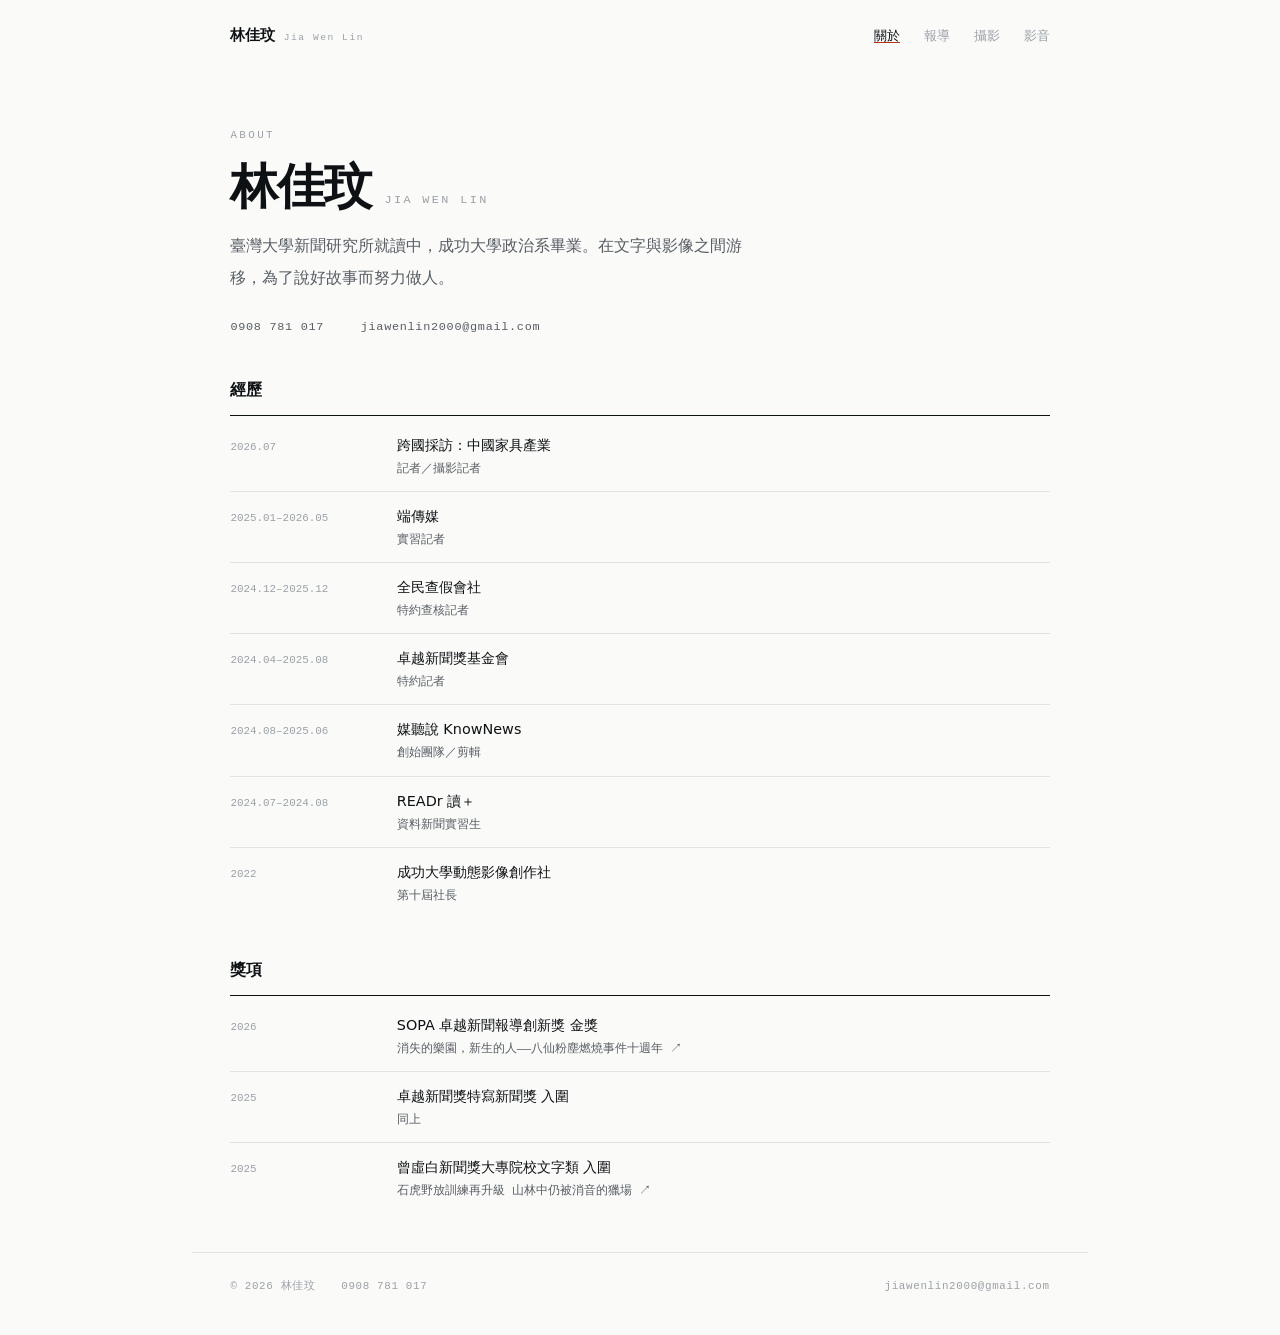
==== index.html @ 22633266 "Add files via upload" ====
<!doctype html>
<html lang="zh-Hant">
<head>
<meta charset="utf-8">
<meta name="viewport" content="width=device-width,initial-scale=1">
<title>關於｜林佳玟</title>
<meta name="description" content="林佳玟，臺灣大學新聞研究所就讀中。深度報導、資料新聞與紀實攝影。">
<link rel="stylesheet" href="assets/style.css">
</head>
<body>
<a class="skip" href="#main">跳到主要內容</a>

<nav class="nav">
  <a class="brand" href="index.html">林佳玟<span>Jia Wen Lin</span></a>
  <ul>
    <li><a href="index.html" aria-current="page">關於</a></li>
    <li><a href="reporting.html">報導</a></li>
    <li><a href="photography.html">攝影</a></li>
    <li><a href="video.html">影音</a></li>
  </ul>
</nav>

<main id="main" class="wrap">
  <header class="card">
    <p class="role">About</p>
    <h1>林佳玟<span class="en-name">Jia Wen Lin</span></h1>
    <p class="say">臺灣大學新聞研究所就讀中，成功大學政治系畢業。在文字與影像之間游移，為了說好故事而努力做人。</p>
    <p class="ct">
      <a href="tel:+886908781017">0908 781 017</a>
      <a href="mailto:jiawenlin2000@gmail.com">jiawenlin2000@gmail.com</a>
    </p>
  </header>

  <div class="bar"><h2>經歷</h2></div>
  <div class="blk">
    <div class="row"><span class="when">2026.07</span>
      <span class="what">跨國採訪：中國家具產業<small>記者／攝影記者</small></span></div>
    <div class="row"><span class="when">2025.01–2026.05</span>
      <span class="what">端傳媒<small>實習記者</small></span></div>
    <div class="row"><span class="when">2024.12–2025.12</span>
      <span class="what">全民查假會社<small>特約查核記者</small></span></div>
    <div class="row"><span class="when">2024.04–2025.08</span>
      <span class="what">卓越新聞獎基金會<small>特約記者</small></span></div>
    <div class="row"><span class="when">2024.08–2025.06</span>
      <span class="what">媒聽說 KnowNews<small>創始團隊／剪輯</small></span></div>
    <div class="row"><span class="when">2024.07–2024.08</span>
      <span class="what">READr 讀＋<small>資料新聞實習生</small></span></div>
    <div class="row"><span class="when">2022</span>
      <span class="what">成功大學動態影像創作社<small>第十屆社長</small></span></div>
  </div>

  <div class="bar"><h2>獎項</h2></div>
  <div class="blk">
    <div class="row"><span class="when">2026</span>
      <span class="what">SOPA 卓越新聞報導創新獎 金獎
        <small><a href="https://campaign.theinitium.com/20250714-taiwan-dust-fire-ten-years-survivors/" target="_blank" rel="noopener">消失的樂園，新生的人——八仙粉塵燃燒事件十週年 ↗</a></small></span></div>
    <div class="row"><span class="when">2025</span>
      <span class="what">卓越新聞獎特寫新聞獎 入圍<small>同上</small></span></div>
    <div class="row"><span class="when">2025</span>
      <span class="what">曾虛白新聞獎大專院校文字類 入圍
        <small><a href="https://jiawen2000.github.io/photo/leopardcat_20250702.html" target="_blank" rel="noopener">石虎野放訓練再升級 山林中仍被消音的獵場 ↗</a></small></span></div>
  </div>
</main>

<footer class="foot">
  <span>© 2026 林佳玟</span>
  <a href="tel:+886908781017">0908 781 017</a>
  <a class="r" href="mailto:jiawenlin2000@gmail.com">jiawenlin2000@gmail.com</a>
</footer>
</body>
</html>
---- assets/style.css ----
/* ══════════════════════════════════════════════════════════
   林佳玟 個人網站｜全站樣式
   配色與字體沿用《平面攝影作品集》PDF
   磚紅只用在三處：系列編號、獎項標記、當前導覽項底線
   ══════════════════════════════════════════════════════════ */

:root{
  --paper:#FAFAF9; --ink:#0E1113; --ink2:#585E63; --ink3:#9BA1A6;
  --rule:#E3E3E0; --mark:#B8331C; --stage:#EDECE9;
  --mono:ui-monospace,SFMono-Regular,Menlo,"Roboto Mono",monospace;
  --sans:"PingFang TC","Noto Sans TC","Hiragino Sans TC","Microsoft JhengHei",system-ui,sans-serif;
}
@media (prefers-color-scheme:dark){
  :root:not([data-theme="light"]){
    --paper:#0C0D0E; --ink:#F0F0EE; --ink2:#A7ADB2; --ink3:#6E747A;
    --rule:#24262A; --mark:#E0664C; --stage:#161819;
  }
}
:root[data-theme="dark"]{
  --paper:#0C0D0E; --ink:#F0F0EE; --ink2:#A7ADB2; --ink3:#6E747A;
  --rule:#24262A; --mark:#E0664C; --stage:#161819;
}

*{box-sizing:border-box;}
html{-webkit-text-size-adjust:100%;}
body{
  margin:0;background:var(--paper);color:var(--ink);
  font-family:var(--sans);line-height:1.8;
  -webkit-font-smoothing:antialiased;text-rendering:optimizeLegibility;
}
img{display:block;max-width:100%;}
a{color:inherit;text-decoration:none;}
:focus-visible{outline:2px solid var(--mark);outline-offset:2px;}

.wrap{max-width:56rem;margin:0 auto;padding:0 2.4rem;}
.skip{position:absolute;left:-9999px;}
.skip:focus{left:1rem;top:1rem;background:var(--paper);padding:.5rem .8rem;
  border:1px solid var(--ink);z-index:50;}

/* ── 導覽 ─────────────────────────────────── */
.nav{display:flex;align-items:baseline;width:100%;max-width:56rem;margin:0 auto;padding:1.4rem 2.4rem;}
.nav.wide{max-width:72rem;}
.nav .brand{font-weight:700;font-size:.92rem;letter-spacing:-.01em;}
.nav .brand span{font-family:var(--mono);font-size:.6rem;font-weight:400;
  letter-spacing:.16em;color:var(--ink3);margin-left:.55rem;}
.nav ul{display:flex;gap:1.5rem;list-style:none;margin:0 0 0 auto;padding:0;
  font-size:.84rem;color:var(--ink3);}
.nav a:hover{color:var(--ink);}
.nav [aria-current="page"]{color:var(--ink);box-shadow:inset 0 -1px 0 var(--mark);}

/* ── 頁首名片 ─────────────────────────────── */
.card{padding:3.4rem 0 2.4rem;}
.card .role{font-family:var(--mono);font-size:.68rem;letter-spacing:.22em;
  text-transform:uppercase;color:var(--ink3);margin:0 0 .9rem;}
.card h1{font-size:clamp(2.2rem,5.4vw,3rem);font-weight:800;
  letter-spacing:-.03em;line-height:1.1;margin:0 0 1.1rem;}
.card .en-name{font-family:var(--mono);font-size:.74rem;font-weight:400;
  letter-spacing:.2em;text-transform:uppercase;color:var(--ink3);
  margin-left:.9rem;white-space:nowrap;}
.card h1.sub-page{font-size:2rem;}
.card .say{max-width:32rem;font-size:.98rem;color:var(--ink2);line-height:2.05;margin:0;}
.card .say.narrow{max-width:26rem;}
.card .ct{font-family:var(--mono);font-size:.74rem;letter-spacing:.06em;
  color:var(--ink2);margin:1.4rem 0 0;}
.card .ct a{margin-right:1.8rem;}
.card .ct a:hover{color:var(--ink);box-shadow:inset 0 -1px 0 var(--rule);}

/* ── 抬頭：文字壓在墨黑實線上（全站唯一一種） ── */
.bar{display:flex;align-items:baseline;gap:1rem;
  padding-bottom:.6rem;border-bottom:1px solid var(--ink);margin:0 0 .3rem;}
.bar.grp{margin-top:2.4rem;}
.bar h2{font-size:1rem;font-weight:800;margin:0;letter-spacing:-.01em;}
.bar .sub{font-family:var(--mono);font-size:.7rem;color:var(--ink3);letter-spacing:.06em;}

/* ── 兩欄資料列（經歷／獎項） ───────────────── */
.blk{margin:0 0 2.4rem;}
.blk .row{display:grid;grid-template-columns:9rem 1fr;gap:0 1.4rem;
  padding:.75rem 0;border-bottom:1px solid var(--rule);align-items:baseline;}
.blk .row:last-child{border-bottom:none;}
.blk .when{font-family:var(--mono);font-size:.68rem;color:var(--ink3);
  font-variant-numeric:tabular-nums;}
.blk .what{font-size:.9rem;line-height:1.7;}
.blk .what small{display:block;font-size:.74rem;color:var(--ink2);
  font-family:var(--mono);margin-top:.1rem;}
.blk .what a:hover{text-decoration:underline;
  text-underline-offset:.25em;text-decoration-thickness:1px;}

/* ── 作品表（報導／影音） ─────────────────── */
.works{margin:0 0 1rem;}
.work{display:grid;grid-template-columns:3.6rem 1fr 10.5rem 1.2rem;
  gap:0 1.1rem;padding:.85rem 0;border-bottom:1px solid var(--rule);align-items:baseline;}
.works .work:last-child{border-bottom:none;}
.work .yr{font-family:var(--mono);font-size:.7rem;color:var(--ink3);
  font-variant-numeric:tabular-nums;}
.work .ti{font-size:.92rem;font-weight:600;line-height:1.6;}
/* 底線貼合文字長度，不會撐滿整欄；.aw 是 inline-block，不會被連帶畫線 */
.work a.ti:hover,.vwork:hover .ti{text-decoration:underline;
  text-underline-offset:.3em;text-decoration-thickness:1px;}
.work .aw{display:inline-block;font-family:var(--mono);font-size:.6rem;
  letter-spacing:.06em;color:var(--mark);margin-left:.5rem;white-space:nowrap;}
.work .md{font-family:var(--mono);font-size:.68rem;color:var(--ink2);}
.work .ar{font-family:var(--mono);font-size:.78rem;color:var(--ink3);text-align:right;}
.work:hover .ar{color:var(--ink);}

/* ── 影音：縮圖列 ─────────────────────────── */
.vwork{display:grid;grid-template-columns:11rem 1fr 10.5rem 1.2rem;
  gap:0 1.4rem;padding:1.1rem 0;border-bottom:1px solid var(--rule);align-items:center;}
.works .vwork:last-child{border-bottom:none;}
/* 縮圖等高靠左；目前五張都是 16:9，換成其他比例也不會參差 */
.vthumb{height:4.6rem;display:flex;align-items:center;}
.vthumb img{height:100%;width:auto;max-width:100%;object-fit:contain;
  transition:opacity .3s;}
.vwork:hover .vthumb img{opacity:.82;}
.vmain .yr{display:block;font-family:var(--mono);font-size:.7rem;color:var(--ink3);
  font-variant-numeric:tabular-nums;margin-bottom:.15rem;}
.vmain .ti{display:block;font-size:.92rem;font-weight:600;line-height:1.6;}
.vwork .md{font-family:var(--mono);font-size:.68rem;color:var(--ink2);}
.vwork .ar{font-family:var(--mono);font-size:.78rem;color:var(--ink3);text-align:right;}
.vwork:hover .ar{color:var(--ink);}
.vwork .aw{display:inline-block;font-family:var(--mono);font-size:.6rem;
  letter-spacing:.06em;color:var(--mark);margin-left:.5rem;white-space:nowrap;}

/* ── 攝影目錄 ─────────────────────────────── */
.list{margin:0 0 3rem;}
.entry{display:grid;grid-template-columns:17rem 1fr;gap:0 2rem;
  padding:1.5rem 0;border-bottom:1px solid var(--rule);align-items:center;}
.entry .th{aspect-ratio:3/2;overflow:hidden;background:var(--rule);}
.entry .th img{width:100%;height:100%;object-fit:cover;
  transition:transform .5s cubic-bezier(.2,.6,.2,1);}
.entry:hover .th img{transform:scale(1.03);}
.entry .no{display:block;font-family:var(--mono);font-size:.72rem;letter-spacing:.2em;
  color:var(--mark);margin:0 0 .35rem;}
.entry h3{font-size:1.3rem;font-weight:800;margin:0 0 .1rem;letter-spacing:-.015em;}
.entry .en{display:block;font-family:var(--mono);font-size:.76rem;letter-spacing:.06em;
  color:var(--ink2);margin:0 0 .5rem;}
.entry .mt{display:block;font-family:var(--mono);font-size:.72rem;color:var(--ink3);margin:0;
  font-variant-numeric:tabular-nums;}

/* ── 頁尾 ─────────────────────────────────── */
.foot{max-width:56rem;margin:2rem auto 0;padding:1.5rem 2.4rem 2.4rem;
  border-top:1px solid var(--rule);display:flex;flex-wrap:wrap;gap:.4rem 1.6rem;
  font-family:var(--mono);font-size:.68rem;letter-spacing:.06em;color:var(--ink3);}
.foot .r{margin-left:auto;}
.foot a:hover{color:var(--ink);}

/* ══════════════════════════════════════════
   攝影閱讀器
   ══════════════════════════════════════════ */
.reader-body{display:flex;flex-direction:column;height:100vh;height:100dvh;overflow:hidden;}
.rtop{max-width:72rem;width:100%;margin:0 auto;padding:.9rem 2.4rem 0;
  font-family:var(--mono);font-size:.72rem;letter-spacing:.08em;color:var(--ink3);}
.rtop a:hover{color:var(--ink);}

.stage{flex:1;min-height:0;display:flex;align-items:center;justify-content:center;
  gap:1.4rem;padding:1rem 2rem;background:var(--stage);position:relative;}
.arrow{width:2.3rem;height:2.3rem;flex:0 0 auto;border:1px solid var(--rule);
  background:var(--paper);color:var(--ink3);cursor:pointer;
  display:flex;align-items:center;justify-content:center;
  font-family:var(--mono);font-size:.9rem;line-height:1;padding:0;
  transition:border-color .2s,color .2s;}
.arrow:hover:not(:disabled){border-color:var(--ink);color:var(--ink);}
.arrow:disabled{opacity:.3;cursor:default;}

/* A4 直式紙頁：高度綁定舞台，永遠不需要捲動 */
.sheet{height:100%;aspect-ratio:210/297;flex:0 1 auto;position:relative;
  background:#FAFAF9;border:1px solid rgba(0,0,0,.12);
  box-shadow:0 1px 6px rgba(0,0,0,.18);overflow:hidden;
  /* 紙頁固定淺色：深色模式下若跟著反轉，紙上的文字會消失 */
  --paper:#FAFAF9; --ink:#0E1113; --ink2:#585E63; --ink3:#9BA1A6;
  --rule:#E3E3E0; --mark:#B8331C;}
.sheet figure{position:absolute;margin:0;}
.sheet figure img{width:100%;height:100%;object-fit:cover;}

/* 點擊左右半邊翻頁 */
.zone{position:absolute;top:0;bottom:0;width:34%;cursor:pointer;
  background:none;border:0;padding:0;z-index:2;}
.zone.prev{left:0;}
.zone.next{right:0;}

/* 底部橫列 */
.rbar{max-width:72rem;width:100%;margin:0 auto;padding:.55rem 2.4rem .5rem;
  display:flex;align-items:baseline;gap:1rem;
  font-family:var(--mono);font-size:.7rem;letter-spacing:.06em;color:var(--ink3);}
.rbar .sn{color:var(--mark);}
.rbar .st{color:var(--ink);font-weight:700;}
.rbar .pn{margin-left:auto;font-variant-numeric:tabular-nums;color:var(--ink2);}
.prog{max-width:72rem;width:100%;margin:0 auto;padding:0 2.4rem 1.1rem;}
.prog .track{height:1px;background:var(--rule);position:relative;}
.prog .track i{position:absolute;left:0;top:0;height:1px;background:var(--ink);
  transition:width .3s cubic-bezier(.2,.6,.2,1);}

/* ── 手機：900px 以下 ─────────────────────── */
@media (max-width:900px){
  .wrap,.nav,.foot{padding-left:1.4rem;padding-right:1.4rem;}
  .nav{padding-top:1.1rem;padding-bottom:1.1rem;}
  .nav ul{gap:1rem;font-size:.8rem;}
  .nav .brand span{display:none;}
  .card{padding:2.4rem 0 1.8rem;}
  .card .ct a{display:block;margin:0;}
  .blk .row{grid-template-columns:1fr;gap:.1rem;}
  .work{grid-template-columns:3.4rem 1fr;gap:.15rem 1rem;}
  .work .yr{grid-column:1;grid-row:1;}
  .work .ti{grid-column:1 / -1;grid-row:2;}
  .work .md,.work .ar{display:none;}
  .entry{grid-template-columns:1fr;gap:.8rem;}
  .vwork{grid-template-columns:1fr;gap:.7rem;}
  .vwork .md,.vwork .ar{display:none;}
  .vthumb{height:auto;}
  .vthumb img{height:auto;width:100%;max-width:14rem;}
  .rtop,.rbar,.prog{padding-left:1.4rem;padding-right:1.4rem;}
  .stage{padding:.7rem .8rem;gap:.5rem;}
  .arrow{width:1.9rem;height:1.9rem;font-size:.75rem;}
  .rbar{font-size:.62rem;gap:.6rem;}
  .rbar .pl{display:none;}
}
@media (max-width:900px) and (orientation:portrait){
  /* 直向手機以寬度決定紙頁尺寸，A4 比例才不會撐破畫面 */
  .sheet{flex:1 1 auto;height:auto;width:auto;}
}
@media (max-width:420px){
  .nav ul{gap:.8rem;font-size:.76rem;}
}

/* 尊重「減少動態效果」設定 */
@media (prefers-reduced-motion:reduce){
  *{transition:none !important;}
}

/* 列印：只印文字頁 */
@media print{
  .nav,.foot,.stage,.rbar,.prog,.rtop{display:none;}
}
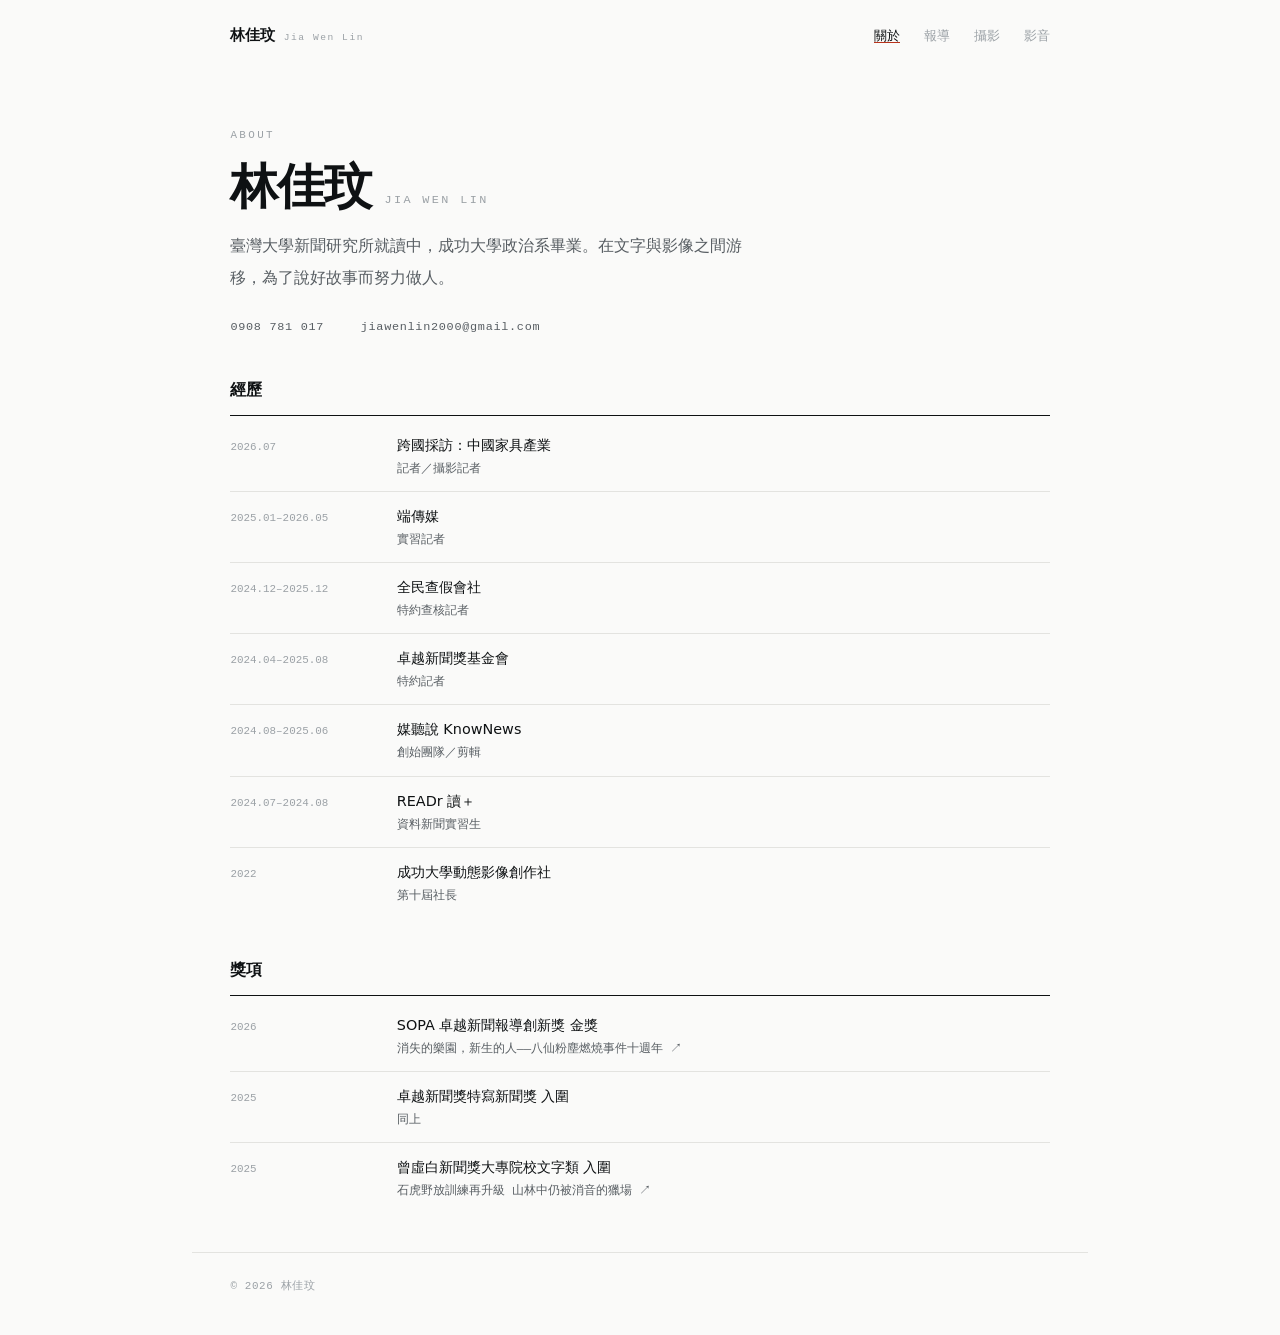
==== commit cea2ef40: "Add files via upload" ====
--- a/index.html
+++ b/index.html
@@ -4,7 +4,13 @@
 <meta charset="utf-8">
 <meta name="viewport" content="width=device-width,initial-scale=1">
 <title>關於｜林佳玟</title>
-<meta name="description" content="林佳玟，臺灣大學新聞研究所就讀中。深度報導、資料新聞與紀實攝影。">
+<meta name="description" content="報導 × 攝影 × 影音">
+<meta property="og:type" content="website">
+<meta property="og:title" content="關於｜林佳玟">
+<meta property="og:description" content="報導 × 攝影 × 影音">
+<link rel="icon" href="assets/favicon.svg" type="image/svg+xml">
+<link rel="icon" href="assets/favicon-32.png" sizes="32x32">
+<link rel="apple-touch-icon" href="assets/apple-touch-icon.png">
 <link rel="stylesheet" href="assets/style.css">
 </head>
 <body>
@@ -64,8 +70,6 @@
 
 <footer class="foot">
   <span>© 2026 林佳玟</span>
-  <a href="tel:+886908781017">0908 781 017</a>
-  <a class="r" href="mailto:jiawenlin2000@gmail.com">jiawenlin2000@gmail.com</a>
 </footer>
 </body>
 </html>
--- a/assets/style.css
+++ b/assets/style.css
@@ -140,8 +140,6 @@
 .foot{max-width:56rem;margin:2rem auto 0;padding:1.5rem 2.4rem 2.4rem;
   border-top:1px solid var(--rule);display:flex;flex-wrap:wrap;gap:.4rem 1.6rem;
   font-family:var(--mono);font-size:.68rem;letter-spacing:.06em;color:var(--ink3);}
-.foot .r{margin-left:auto;}
-.foot a:hover{color:var(--ink);}
 
 /* ══════════════════════════════════════════
    攝影閱讀器
@@ -193,8 +191,9 @@
 @media (max-width:900px){
   .wrap,.nav,.foot{padding-left:1.4rem;padding-right:1.4rem;}
   .nav{padding-top:1.1rem;padding-bottom:1.1rem;}
-  .nav ul{gap:1rem;font-size:.8rem;}
-  .nav .brand span{display:none;}
+  .nav ul{gap:.9rem;font-size:.8rem;}
+  .nav .brand{font-size:.86rem;}
+  .nav .brand span{font-size:.52rem;letter-spacing:.1em;margin-left:.4rem;}
   .card{padding:2.4rem 0 1.8rem;}
   .card .ct a{display:block;margin:0;}
   .blk .row{grid-template-columns:1fr;gap:.1rem;}
@@ -206,7 +205,7 @@
   .vwork{grid-template-columns:1fr;gap:.7rem;}
   .vwork .md,.vwork .ar{display:none;}
   .vthumb{height:auto;}
-  .vthumb img{height:auto;width:100%;max-width:14rem;}
+  .vthumb img{height:auto;width:100%;max-width:none;}
   .rtop,.rbar,.prog{padding-left:1.4rem;padding-right:1.4rem;}
   .stage{padding:.7rem .8rem;gap:.5rem;}
   .arrow{width:1.9rem;height:1.9rem;font-size:.75rem;}
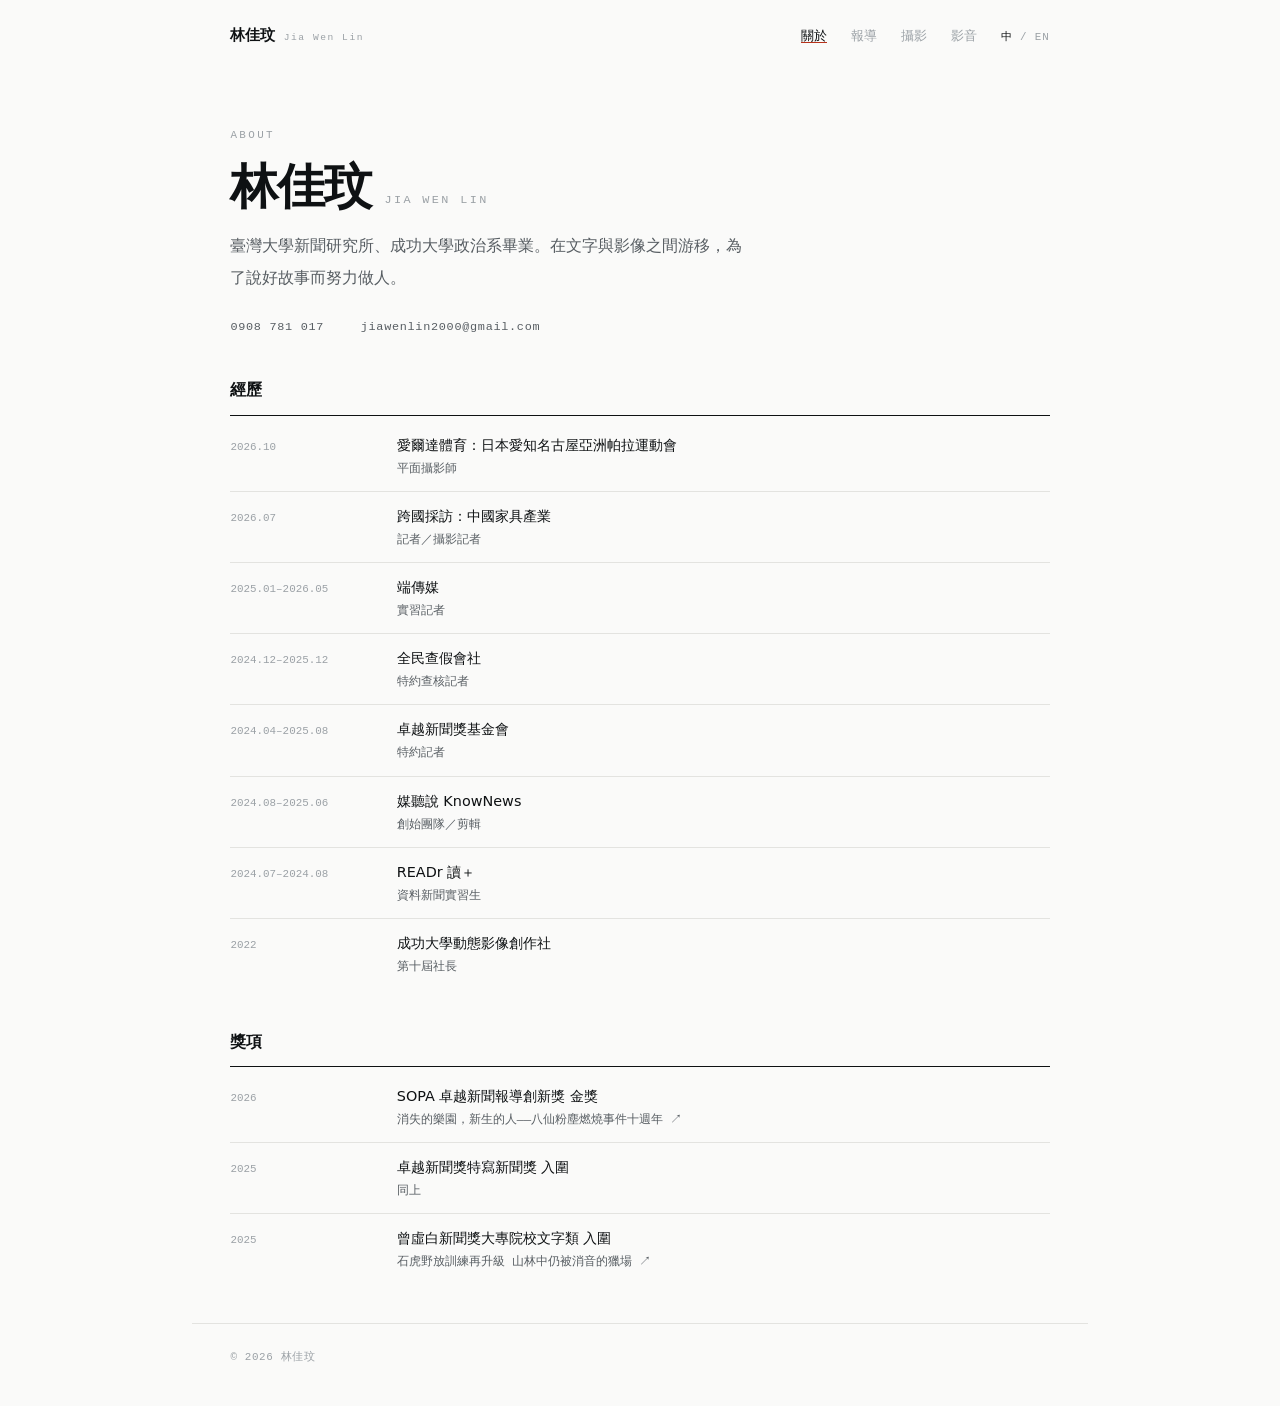
==== commit d92dd6d8: "Add files via upload" ====
--- a/index.html
+++ b/index.html
@@ -24,13 +24,14 @@
     <li><a href="photography.html">攝影</a></li>
     <li><a href="video.html">影音</a></li>
   </ul>
+  <p class="lang"><b>中</b> / <a href="en/index.html" lang="en" hreflang="en" aria-label="English version">EN</a></p>
 </nav>
 
 <main id="main" class="wrap">
   <header class="card">
     <p class="role">About</p>
     <h1>林佳玟<span class="en-name">Jia Wen Lin</span></h1>
-    <p class="say">臺灣大學新聞研究所就讀中，成功大學政治系畢業。在文字與影像之間游移，為了說好故事而努力做人。</p>
+    <p class="say">臺灣大學新聞研究所、成功大學政治系畢業。在文字與影像之間游移，為了說好故事而努力做人。</p>
     <p class="ct">
       <a href="tel:+886908781017">0908 781 017</a>
       <a href="mailto:jiawenlin2000@gmail.com">jiawenlin2000@gmail.com</a>
@@ -39,6 +40,8 @@
 
   <div class="bar"><h2>經歷</h2></div>
   <div class="blk">
+    <div class="row"><span class="when">2026.10</span>
+      <span class="what">愛爾達體育：日本愛知名古屋亞洲帕拉運動會<small>平面攝影師</small></span></div>
     <div class="row"><span class="when">2026.07</span>
       <span class="what">跨國採訪：中國家具產業<small>記者／攝影記者</small></span></div>
     <div class="row"><span class="when">2025.01–2026.05</span>
--- a/assets/style.css
+++ b/assets/style.css
@@ -45,8 +45,26 @@
   letter-spacing:.16em;color:var(--ink3);margin-left:.55rem;}
 .nav ul{display:flex;gap:1.5rem;list-style:none;margin:0 0 0 auto;padding:0;
   font-size:.84rem;color:var(--ink3);}
+.nav li{white-space:nowrap;}
 .nav a:hover{color:var(--ink);}
 .nav [aria-current="page"]{color:var(--ink);box-shadow:inset 0 -1px 0 var(--mark);}
+
+/* ── 語言切換：中 / EN，當前語言墨黑、另一個弱化灰 ── */
+.nav .lang{margin:0 0 0 1.5rem;font-family:var(--mono);font-size:.68rem;
+  letter-spacing:.08em;color:var(--ink3);white-space:nowrap;}
+.nav .lang b{font-weight:400;color:var(--ink);}
+
+/* ── 英文版（site/en/）：拉丁字體優先，行距收緊 ── */
+html[lang="en"]{
+  --sans:system-ui,-apple-system,"Helvetica Neue",Arial,"PingFang TC","Noto Sans TC","Microsoft JhengHei",sans-serif;
+}
+html[lang="en"] .card .say{line-height:1.8;max-width:34rem;}
+html[lang="en"] .card .say.narrow{max-width:30rem;}
+/* 英文獎項標記較長：獨立一行並允許換行，手機才不會撐破版面 */
+html[lang="en"] .work .aw,html[lang="en"] .vwork .aw{display:block;margin-left:0;white-space:normal;}
+/* 中文原題下方的英文小字 */
+.tr{display:block;font-size:.76rem;font-weight:400;color:var(--ink2);
+  line-height:1.55;margin-top:.2rem;}
 
 /* ── 頁首名片 ─────────────────────────────── */
 .card{padding:3.4rem 0 2.4rem;}
@@ -216,8 +234,19 @@
   /* 直向手機以寬度決定紙頁尺寸，A4 比例才不會撐破畫面 */
   .sheet{flex:1 1 auto;height:auto;width:auto;}
 }
+@media (max-width:900px){
+  .nav .lang{margin-left:.9rem;font-size:.62rem;}
+}
+@media (max-width:560px){
+  /* 英文導覽較長：語言切換留在第一列右側，四項導覽換到第二列 */
+  html[lang="en"] .nav{flex-wrap:wrap;row-gap:.5rem;}
+  html[lang="en"] .nav .lang{order:2;margin-left:auto;}
+  html[lang="en"] .nav ul{order:3;flex-basis:100%;margin-left:0;gap:1.1rem;}
+}
 @media (max-width:420px){
   .nav ul{gap:.8rem;font-size:.76rem;}
+  /* 窄螢幕加了語言切換後排不下：中文版收起品牌旁的英文名 */
+  html[lang="zh-Hant"] .nav .brand span{display:none;}
 }
 
 /* 尊重「減少動態效果」設定 */
